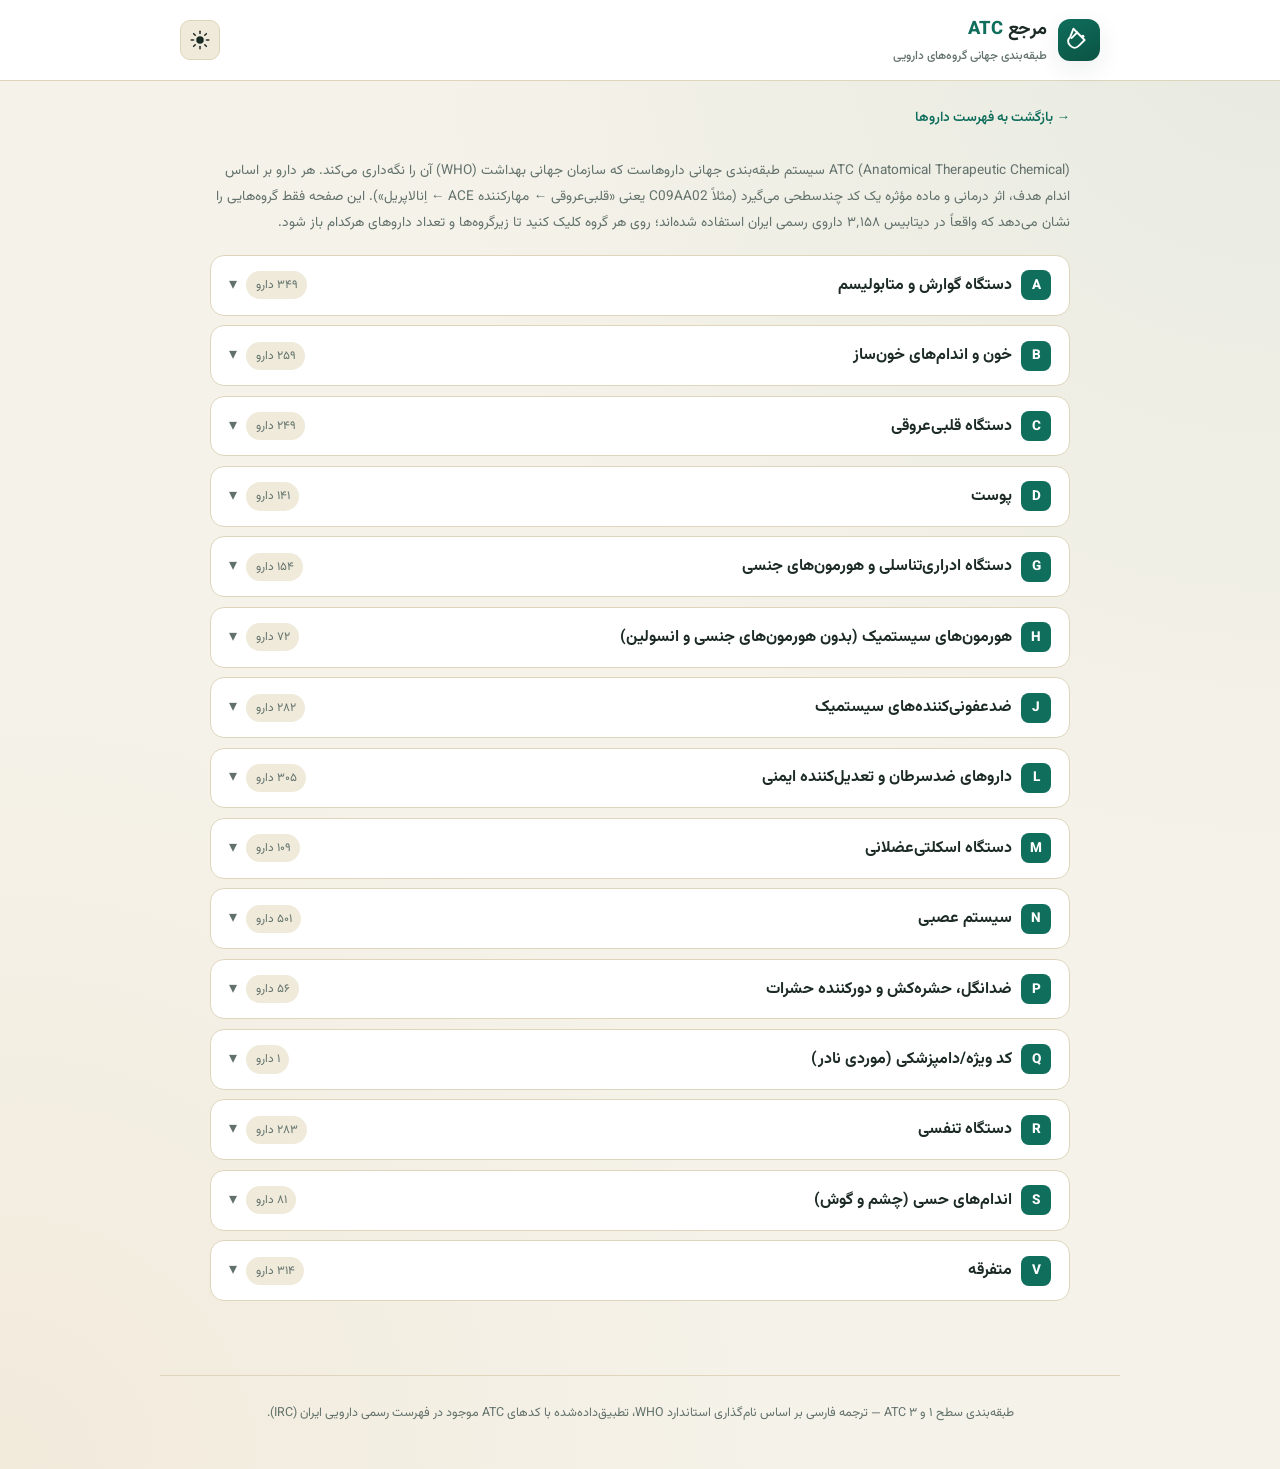
==== atc-reference.html @ 634b1814 "Add files via upload" ====
<!DOCTYPE html>
<html lang="fa" dir="rtl">
<head>
<meta charset="UTF-8">
<meta name="viewport" content="width=device-width, initial-scale=1.0">
<title>مرجع کدهای ATC · داروخانه آفلاین</title>
<meta name="description" content="مرجع فارسی طبقه‌بندی ATC (کد بین‌المللی گروه‌بندی دارویی WHO) بر اساس داروهای موجود در دیتابیس رسمی ایران.">
<link rel="stylesheet" href="style.css">
<style>
  .atc-wrap{ max-width: 900px; margin: 0 auto; padding: 1.4rem 1.25rem 3rem; }
  .atc-intro{ font-size: .85rem; color: var(--text-muted); margin-bottom: 1.2rem; line-height: 1.9; }
  .atc-group{ margin-bottom: .6rem; border: 1px solid var(--border); border-radius: 14px; background: var(--surface); overflow: hidden; }
  .atc-group-header{
    display: flex; align-items: center; justify-content: space-between; gap: .8rem;
    padding: .9rem 1.1rem; cursor: pointer; user-select: none;
  }
  .atc-group-header:hover{ background: var(--surface-hover); }
  .atc-group-title{ display:flex; align-items:center; gap:.6rem; font-weight: 700; }
  .atc-letter{
    flex: none; width: 30px; height: 30px; border-radius: 8px;
    background: var(--accent); color: var(--accent-contrast);
    display:flex; align-items:center; justify-content:center; font-weight:800; font-size:.85rem;
  }
  .atc-count{ font-size: .74rem; color: var(--text-muted); background: var(--surface-alt); padding: .25rem .6rem; border-radius: 100px; }
  .atc-chevron{ transition: transform .15s ease; color: var(--text-muted); }
  .atc-group.open .atc-chevron{ transform: rotate(180deg); }
  .atc-subs{ display: none; border-top: 1px solid var(--border); }
  .atc-group.open .atc-subs{ display: block; }
  .atc-sub-row{
    display: flex; align-items: center; justify-content: space-between; gap: .8rem;
    padding: .55rem 1.1rem .55rem 2.6rem; font-size: .85rem;
    border-top: 1px solid var(--border);
  }
  .atc-sub-row:first-child{ border-top: none; }
  .atc-sub-code{ direction: ltr; unicode-bidi: isolate; color: var(--text-muted); font-size: .74rem; flex: none; }
  .back-link{ display:inline-flex; align-items:center; gap:.4rem; font-size:.85rem; color: var(--accent); text-decoration:none; margin-bottom:1rem; font-weight:600; }
</style>
</head>
<body>

<header class="app-header">
  <div class="header-inner">
    <div class="brand">
      <span class="brand-mark" aria-hidden="true">
        <svg viewBox="0 0 48 48" width="30" height="30">
          <path d="M15 6 L33 24 L24 33 Q17 40 10 33 Q3 26 10 19 Z" fill="none" stroke="currentColor" stroke-width="3" stroke-linejoin="round"/>
          <line x1="21" y1="12" x2="12" y2="21" stroke="currentColor" stroke-width="3" stroke-linecap="round"/>
          <circle cx="30" cy="18" r="2.6" fill="currentColor"/>
        </svg>
      </span>
      <div class="brand-text">
        <h1>مرجع <span>ATC</span></h1>
        <p class="tagline">طبقه‌بندی جهانی گروه‌های دارویی</p>
      </div>
    </div>
    <button id="theme-toggle" class="icon-btn" type="button" aria-pressed="false" title="تغییر تم">
      <svg class="icon-sun" viewBox="0 0 24 24" width="20" height="20"><circle cx="12" cy="12" r="4.5" fill="currentColor"/><g stroke="currentColor" stroke-width="1.8" stroke-linecap="round"><line x1="12" y1="1.5" x2="12" y2="4.2"/><line x1="12" y1="19.8" x2="12" y2="22.5"/><line x1="1.5" y1="12" x2="4.2" y2="12"/><line x1="19.8" y1="12" x2="22.5" y2="12"/><line x1="4.4" y1="4.4" x2="6.3" y2="6.3"/><line x1="17.7" y1="17.7" x2="19.6" y2="19.6"/><line x1="4.4" y1="19.6" x2="6.3" y2="17.7"/><line x1="17.7" y1="6.3" x2="19.6" y2="4.4"/></g></svg>
      <svg class="icon-moon" viewBox="0 0 24 24" width="20" height="20"><path d="M20 14.5A8.5 8.5 0 1 1 9.5 4a7 7 0 0 0 10.5 10.5Z" fill="currentColor"/></svg>
    </button>
  </div>
</header>

<main class="atc-wrap">
  <a class="back-link" href="index.html">→ بازگشت به فهرست داروها</a>
  <p class="atc-intro">
    ATC (Anatomical Therapeutic Chemical) سیستم طبقه‌بندی جهانی داروهاست که سازمان جهانی بهداشت (WHO) آن
    را نگه‌داری می‌کند. هر دارو بر اساس اندام هدف، اثر درمانی و ماده مؤثره یک کد چندسطحی می‌گیرد (مثلاً
    <span style="direction:ltr;unicode-bidi:isolate;display:inline-block">C09AA02</span> یعنی «قلبی‌عروقی
    ← مهارکننده ACE ← اِنالاپریل»). این صفحه فقط گروه‌هایی را نشان می‌دهد که واقعاً در دیتابیس ۳٬۱۵۸ داروی
    رسمی ایران استفاده شده‌اند؛ روی هر گروه کلیک کنید تا زیرگروه‌ها و تعداد داروهای هرکدام باز شود.
  </p>
  <div id="atc-tree"></div>
</main>

<footer class="app-footer">
  <p>طبقه‌بندی سطح ۱ و ۳ ATC — ترجمه فارسی بر اساس نام‌گذاری استاندارد WHO، تطبیق‌داده‌شده با کدهای ATC
     موجود در فهرست رسمی دارویی ایران (IRC).</p>
</footer>

<script>
(function(){
  function initTheme(){
    let saved=null; try{saved=localStorage.getItem("pharmacy-theme");}catch(e){}
    const prefersDark = window.matchMedia && window.matchMedia("(prefers-color-scheme: dark)").matches;
    const theme = saved || (prefersDark ? "dark":"light");
    applyTheme(theme);
  }
  function applyTheme(theme){
    if(theme==="dark"){ document.documentElement.setAttribute("data-theme","dark"); }
    else { document.documentElement.removeAttribute("data-theme"); }
    try{localStorage.setItem("pharmacy-theme",theme);}catch(e){}
  }
  document.getElementById("theme-toggle").addEventListener("click", function(){
    const isDark = document.documentElement.getAttribute("data-theme")==="dark";
    applyTheme(isDark?"light":"dark");
  });
  initTheme();

  function toPersianDigits(n){
    const map=["۰","۱","۲","۳","۴","۵","۶","۷","۸","۹"];
    return String(n).replace(/[0-9]/g, d=>map[+d]);
  }
  function escapeHtml(s){ return (s||"").toString().replace(/&/g,"&amp;").replace(/</g,"&lt;").replace(/>/g,"&gt;"); }

  fetch("data/atc-tree.json").then(r=>r.json()).then(tree=>{
    const letters = Object.keys(tree).sort();
    const host = document.getElementById("atc-tree");
    letters.forEach(letter=>{
      const g = tree[letter];
      const subs = Object.entries(g.subs || {}).sort((a,b)=> b[1].count - a[1].count);
      const el = document.createElement("div");
      el.className = "atc-group";
      el.innerHTML = `
        <div class="atc-group-header">
          <div class="atc-group-title">
            <span class="atc-letter">${escapeHtml(letter)}</span>
            <span>${escapeHtml(g.name_fa)}</span>
          </div>
          <div style="display:flex;align-items:center;gap:.6rem">
            <span class="atc-count">${toPersianDigits(g.count)} دارو</span>
            <span class="atc-chevron">▾</span>
          </div>
        </div>
        <div class="atc-subs">
          ${subs.map(([code,sub])=>`
            <div class="atc-sub-row">
              <span>${sub.name_fa ? escapeHtml(sub.name_fa) : '<span style="color:var(--text-muted)">(بدون ترجمه)</span>'}</span>
              <span style="display:flex;align-items:center;gap:.5rem">
                <span class="atc-count">${toPersianDigits(sub.count)}</span>
                <span class="atc-sub-code">${escapeHtml(code)}</span>
              </span>
            </div>`).join("")}
        </div>
      `;
      el.querySelector(".atc-group-header").addEventListener("click", ()=> el.classList.toggle("open"));
      host.appendChild(el);
    });
  }).catch(err=>{
    document.getElementById("atc-tree").innerHTML = "<p style='color:var(--text-muted)'>خطا در بارگذاری داده‌ها.</p>";
  });
})();
</script>
</body>
</html>
---- style.css ----
/* ==========================================================================
   داروخانه آفلاین — Stylesheet
   فونت وزیرمتن به‌صورت کامل آفلاین (Variable Font) بارگذاری می‌شود.
   ========================================================================== */

@font-face {
  font-family: "Vazirmatn";
  src: url("assets/fonts/Vazirmatn-Variable.woff2") format("woff2-variations"),
       url("assets/fonts/Vazirmatn-Variable.woff2") format("woff2");
  font-weight: 100 900;
  font-style: normal;
  font-display: swap;
}

:root{
  /* ---- Light theme (پوسته روشن) — الهام از کاغذ نسخه و شیشه داروخانه ---- */
  --bg: #F5F2E9;
  --bg-image:
    radial-gradient(circle at 100% 0%, rgba(15,110,92,0.06), transparent 45%),
    radial-gradient(circle at 0% 100%, rgba(201,138,44,0.07), transparent 40%);
  --surface: #FFFFFF;
  --surface-alt: #EFEADA;
  --surface-hover: #F7F4E9;
  --border: #DED5BC;
  --text: #1C2A26;
  --text-muted: #62716B;
  --accent: #0F6E5C;
  --accent-strong: #0B5344;
  --accent-contrast: #FFFFFF;
  --accent-2: #C1841F;
  --accent-2-soft: #F3E3C4;
  --rx-color: #A8472F;
  --rx-bg: #F7E3DC;
  --otc-color: #2C7A4B;
  --otc-bg: #E1F0E4;
  --shadow: 0 8px 24px rgba(28, 42, 38, 0.08);
  --shadow-lg: 0 18px 48px rgba(28, 42, 38, 0.18);
  --focus-ring: #0F6E5C;
  --scrollbar: #CBBF9E;
  color-scheme: light;
}

html[data-theme="dark"]{
  /* ---- Dark theme (پوسته تاریک) — شیشه‌های آمبر در قفسه شب‌هنگام ---- */
  --bg: #0D1613;
  --bg-image:
    radial-gradient(circle at 100% 0%, rgba(63,191,160,0.08), transparent 45%),
    radial-gradient(circle at 0% 100%, rgba(227,169,59,0.08), transparent 40%);
  --surface: #152420;
  --surface-alt: #1C2E28;
  --surface-hover: #1F332C;
  --border: #2A3D36;
  --text: #EAE7DA;
  --text-muted: #9FB2AA;
  --accent: #3FBFA0;
  --accent-strong: #63D6BA;
  --accent-contrast: #06231C;
  --accent-2: #E3A93B;
  --accent-2-soft: #3A2F17;
  --rx-color: #E79484;
  --rx-bg: #3A211C;
  --otc-color: #7FD39B;
  --otc-bg: #17301F;
  --shadow: 0 8px 24px rgba(0, 0, 0, 0.35);
  --shadow-lg: 0 20px 55px rgba(0, 0, 0, 0.5);
  --focus-ring: #3FBFA0;
  --scrollbar: #2A3D36;
  color-scheme: dark;
}

*{ box-sizing: border-box; }

html{ -webkit-tap-highlight-color: transparent; }

body{
  margin: 0;
  font-family: "Vazirmatn", "Segoe UI", Tahoma, sans-serif;
  background-color: var(--bg);
  background-image: var(--bg-image);
  color: var(--text);
  min-height: 100vh;
  transition: background-color .25s ease, color .25s ease;
  line-height: 1.7;
}

::selection{ background: var(--accent); color: var(--accent-contrast); }

*:focus-visible{
  outline: 2.5px solid var(--focus-ring);
  outline-offset: 2px;
  border-radius: 4px;
}

.skip-link{
  position: absolute; right: -999px; top: 0;
  background: var(--accent); color: var(--accent-contrast);
  padding: .6rem 1rem; z-index: 999; border-radius: 0 0 8px 8px;
}
.skip-link:focus{ right: 0; }

/* ---------------------------- Header ---------------------------- */
.app-header{
  position: sticky; top: 0; z-index: 40;
  background: var(--surface);
  border-bottom: 1px solid var(--border);
  backdrop-filter: saturate(1.4) blur(6px);
}
.header-inner{
  max-width: 960px; margin: 0 auto;
  padding: .85rem 1.25rem;
  display: flex; align-items: center; justify-content: space-between;
  gap: 1rem;
}
.brand{ display: flex; align-items: center; gap: .7rem; min-width: 0; }
.brand-mark{
  flex: none;
  width: 42px; height: 42px;
  display: flex; align-items: center; justify-content: center;
  border-radius: 12px;
  background: linear-gradient(155deg, var(--accent), var(--accent-strong));
  color: var(--accent-contrast);
  box-shadow: var(--shadow);
}
.brand-text{ min-width: 0; }
.brand-text h1{
  margin: 0; font-size: 1.15rem; font-weight: 700; letter-spacing: -.01em;
  white-space: nowrap;
}
.brand-text h1 span{ color: var(--accent); font-weight: 800; }
.tagline{
  margin: .1rem 0 0; font-size: .74rem; color: var(--text-muted); font-weight: 500;
  white-space: nowrap; overflow: hidden; text-overflow: ellipsis;
}
.header-actions{ display: flex; align-items: center; gap: .75rem; flex: none; }
.drug-count{
  font-size: .75rem; color: var(--text-muted); font-weight: 600;
  background: var(--surface-alt); padding: .3rem .65rem; border-radius: 100px;
  white-space: nowrap;
}
.icon-btn{
  width: 40px; height: 40px; border-radius: 10px;
  border: 1px solid var(--border); background: var(--surface-alt);
  color: var(--text); cursor: pointer;
  display: flex; align-items: center; justify-content: center;
  transition: background .15s ease, transform .1s ease;
}
.icon-btn:hover{ background: var(--surface-hover); }
.icon-btn:active{ transform: scale(.94); }
.icon-moon{ display: none; }
html[data-theme="dark"] .icon-sun{ display: none; }
html[data-theme="dark"] .icon-moon{ display: block; }

/* ---------------------------- Main / Search ---------------------------- */
.app-main{ max-width: 960px; margin: 0 auto; padding: 1.4rem 1.25rem 2rem; }

.search-zone{ margin-bottom: .9rem; }
.search-box-wrap{
  position: relative;
  display: flex; align-items: center;
}
.search-icon{
  position: absolute; right: 16px; color: var(--text-muted); pointer-events: none;
}
#search-box{
  width: 100%;
  font-family: inherit;
  font-size: 1rem;
  padding: .95rem 3rem .95rem 2.9rem;
  border-radius: 16px;
  border: 1.5px solid var(--border);
  background: var(--surface);
  color: var(--text);
  box-shadow: var(--shadow);
  transition: border-color .15s ease, box-shadow .15s ease;
}
#search-box::placeholder{ color: var(--text-muted); }
#search-box:focus{
  border-color: var(--accent);
  box-shadow: 0 0 0 4px color-mix(in srgb, var(--accent) 18%, transparent), var(--shadow);
}
.clear-btn{
  position: absolute; left: 12px;
  width: 30px; height: 30px; border-radius: 50%;
  border: none; background: var(--surface-alt); color: var(--text-muted);
  cursor: pointer; font-size: .8rem;
  display: flex; align-items: center; justify-content: center;
}
.clear-btn:hover{ background: var(--surface-hover); color: var(--text); }

.filter-row{
  display: flex; gap: .5rem; flex-wrap: wrap; margin-top: .75rem;
}
.filter-chip{
  font-family: inherit; font-size: .78rem; font-weight: 600;
  padding: .4rem .85rem; border-radius: 100px;
  border: 1.5px solid var(--border); background: var(--surface);
  color: var(--text-muted); cursor: pointer;
  transition: all .15s ease;
  white-space: nowrap;
}
.filter-chip:hover{ border-color: var(--accent); color: var(--text); }
.filter-chip.active{
  background: var(--accent); border-color: var(--accent); color: var(--accent-contrast);
}

/* ---------------------------- Alphabet rail ---------------------------- */
.alpha-rail{
  position: sticky; top: 68px; z-index: 30;
  display: flex; gap: .3rem; overflow-x: auto;
  padding: .6rem .1rem; margin-bottom: .6rem;
  background: var(--bg);
  scrollbar-width: thin;
}
.alpha-rail::-webkit-scrollbar{ height: 5px; }
.alpha-rail::-webkit-scrollbar-thumb{ background: var(--scrollbar); border-radius: 10px; }
.alpha-btn{
  flex: none;
  font-family: inherit; font-size: .85rem; font-weight: 700;
  width: 34px; height: 34px; border-radius: 9px;
  border: 1px solid var(--border); background: var(--surface);
  color: var(--text-muted); cursor: pointer;
  display: flex; align-items: center; justify-content: center;
  transition: all .15s ease;
}
.alpha-btn:hover{ color: var(--text); border-color: var(--accent); }
.alpha-btn.disabled{ opacity: .35; cursor: default; pointer-events: none; }
.alpha-btn.active{ background: var(--accent); border-color: var(--accent); color: var(--accent-contrast); }

/* ---------------------------- Results ---------------------------- */
.results-meta{
  font-size: .78rem; color: var(--text-muted); margin: .3rem .2rem .8rem; font-weight: 600;
}
.letter-group{ margin-bottom: 1.1rem; }
.letter-heading{
  position: sticky; top: 112px; z-index: 20;
  font-size: .95rem; font-weight: 800; color: var(--accent);
  background: var(--bg);
  padding: .3rem .2rem .5rem;
  display: flex; align-items: center; gap: .5rem;
}
.letter-heading::after{
  content: ""; flex: 1; height: 1px; background: var(--border);
}

.drug-list{ display: flex; flex-direction: column; gap: .6rem; }
.drug-card{
  background: var(--surface);
  border: 1px solid var(--border);
  border-radius: 14px;
  padding: .85rem 1rem;
  cursor: pointer;
  display: flex; align-items: center; justify-content: space-between; gap: .8rem;
  transition: transform .12s ease, box-shadow .12s ease, border-color .12s ease;
  text-align: right;
}
.drug-card:hover{
  border-color: var(--accent);
  box-shadow: var(--shadow);
  transform: translateY(-1px);
}
.drug-card-main{ min-width: 0; }
.drug-card-name{
  font-size: 1rem; font-weight: 700; margin: 0 0 .15rem;
  display: flex; align-items: baseline; gap: .5rem; flex-wrap: wrap;
}
.drug-card-name .en{
  font-size: .78rem; font-weight: 500; color: var(--text-muted);
  direction: ltr; unicode-bidi: isolate;
}
.drug-card-sub{
  margin: 0; font-size: .8rem; color: var(--text-muted);
  overflow: hidden; text-overflow: ellipsis; white-space: nowrap;
}
.fa-tag{
  display: inline-block; margin-right: .4rem;
  font-size: .68rem; font-weight: 700; color: var(--accent);
}
.badge{
  flex: none;
  font-size: .68rem; font-weight: 700; padding: .3rem .6rem; border-radius: 100px;
  white-space: nowrap;
}
.badge.rx{ background: var(--rx-bg); color: var(--rx-color); }
.badge.otc{ background: var(--otc-bg); color: var(--otc-color); }
.badge.hospital{ background: var(--accent-2-soft); color: var(--accent-2); }

.empty-state{
  text-align: center; padding: 3rem 1rem; color: var(--text-muted);
}
.empty-state p{ margin: .3rem 0; }
.empty-sub{ font-size: .82rem; }

/* ---------------------------- Modal ---------------------------- */
.drug-modal-backdrop{
  position: fixed; inset: 0; z-index: 100;
  background: rgba(10, 15, 13, 0.55);
  display: flex; align-items: flex-end; justify-content: center;
  backdrop-filter: blur(2px);
  animation: fadeIn .15s ease;
}
@media (min-width: 640px){
  .drug-modal-backdrop{ align-items: center; padding: 1.5rem; }
}
@keyframes fadeIn{ from{ opacity: 0; } to{ opacity: 1; } }

.drug-modal{
  position: relative;
  background: var(--surface);
  width: 100%; max-width: 560px;
  max-height: 88vh; overflow-y: auto;
  border-radius: 20px 20px 0 0;
  padding: 1.6rem 1.4rem 1.8rem;
  box-shadow: var(--shadow-lg);
  animation: slideUp .2s ease;
  border: 1px solid var(--border);
}
@media (min-width: 640px){
  .drug-modal{ border-radius: 20px; }
}
@keyframes slideUp{ from{ transform: translateY(24px); opacity: 0;} to{ transform: translateY(0); opacity: 1;} }

.modal-close{
  position: absolute; top: 1rem; left: 1rem;
  width: 34px; height: 34px; border-radius: 50%;
  border: 1px solid var(--border); background: var(--surface-alt); color: var(--text);
  cursor: pointer; font-size: .85rem;
}
.modal-title-row{ padding-left: 2.6rem; }
.modal-title-row h2{ margin: 0 0 .1rem; font-size: 1.3rem; font-weight: 800; }
.modal-en-name{ color: var(--text-muted); font-size: .88rem; direction: ltr; unicode-bidi: isolate; display: block; }
.modal-badges{ display: flex; gap: .4rem; margin: .6rem 0 1rem; flex-wrap: wrap; }

.modal-section{ margin-top: 1rem; }
.modal-section h3{
  font-size: .78rem; font-weight: 700; text-transform: none; color: var(--accent-2);
  margin: 0 0 .3rem;
}
.modal-section p{ margin: 0; font-size: .92rem; }
.modal-section.warning{
  background: var(--rx-bg); color: var(--rx-color);
  border-radius: 10px; padding: .7rem .9rem;
}
.modal-section.warning h3{ color: var(--rx-color); }

.modal-footnote{
  margin-top: 1.3rem; padding-top: .9rem; border-top: 1px dashed var(--border);
  font-size: .74rem; color: var(--text-muted);
}

/* ---------------------------- Footer ---------------------------- */
.app-footer{
  max-width: 960px; margin: 1rem auto 0; padding: 1.4rem 1.25rem 2.5rem;
  color: var(--text-muted); font-size: .78rem; text-align: center;
  border-top: 1px solid var(--border);
}
.app-footer p{ margin: .3rem 0; }
.footer-links{ opacity: .8; }

/* ---------------------------- Responsive ---------------------------- */
@media (max-width: 480px){
  .tagline{ display: none; }
  .brand-text h1{ font-size: 1rem; }
  .letter-heading{ top: 100px; }
}

/* Respect reduced motion */
@media (prefers-reduced-motion: reduce){
  *{ animation: none !important; transition: none !important; }
}
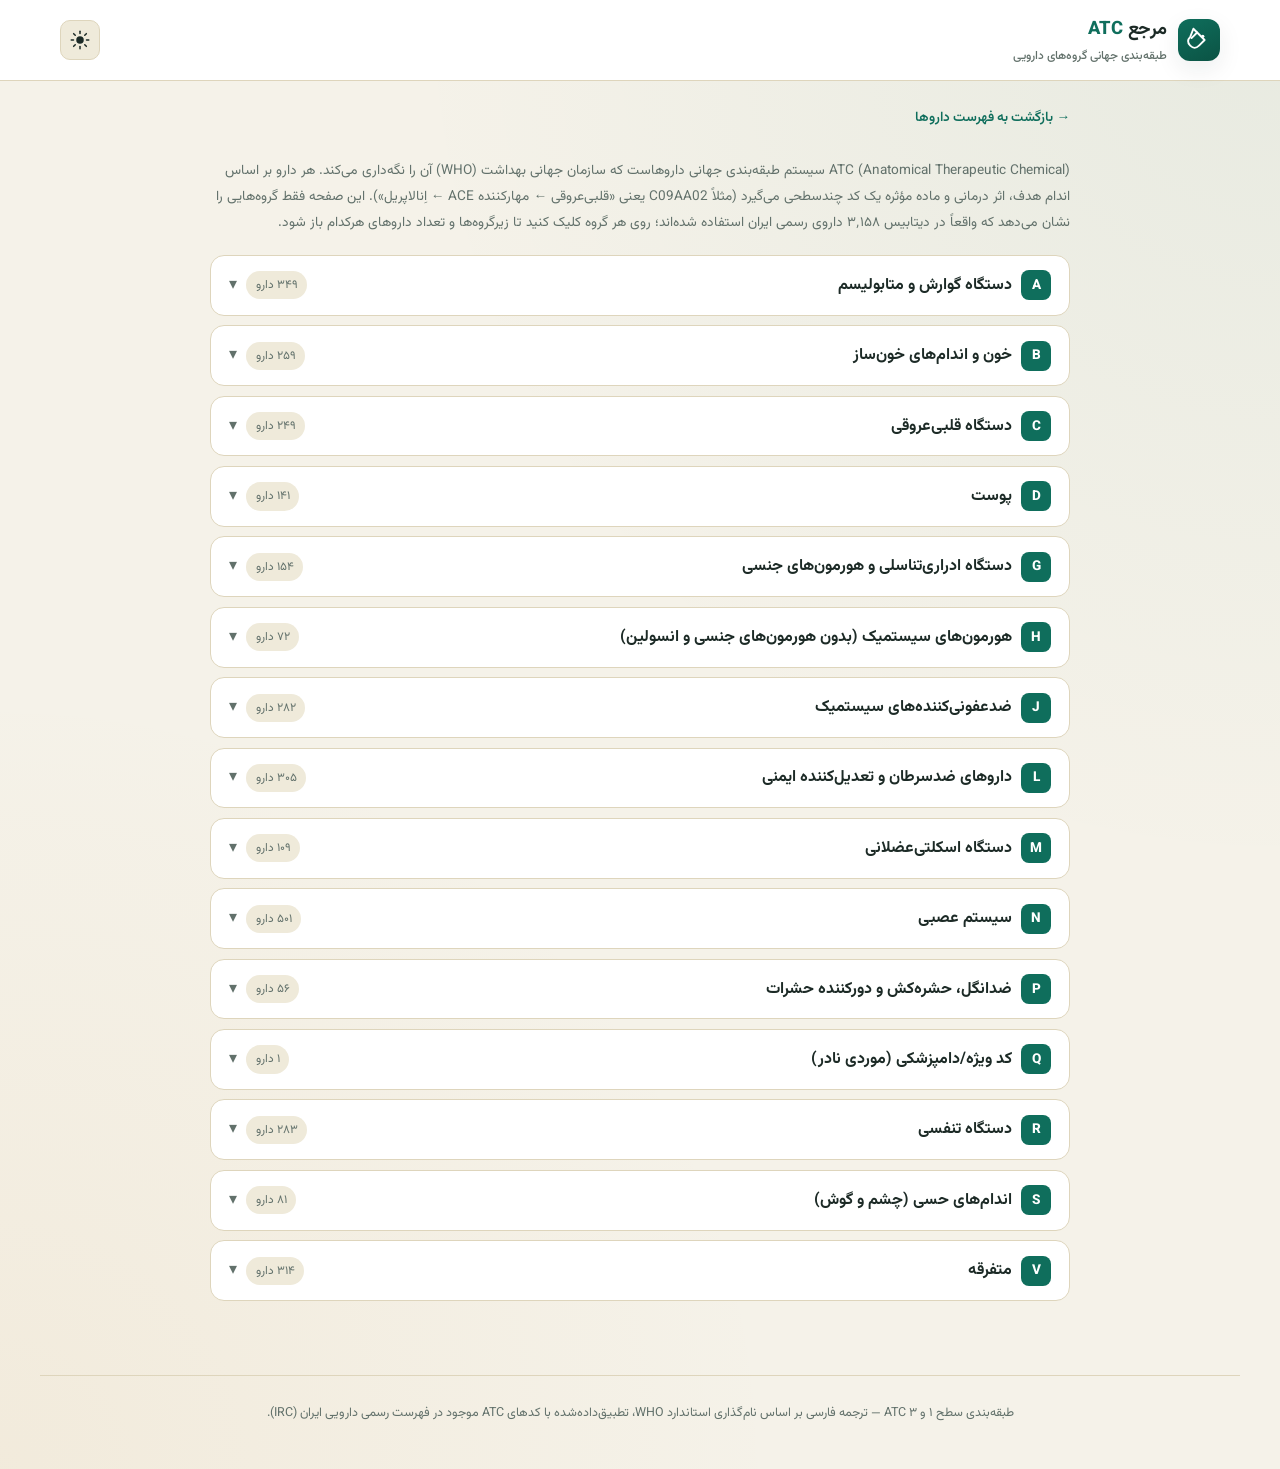
==== commit 538f91a8: "Add files via upload" ====
--- a/atc-reference.html
+++ b/atc-reference.html
@@ -3,7 +3,7 @@
 <head>
 <meta charset="UTF-8">
 <meta name="viewport" content="width=device-width, initial-scale=1.0">
-<title>مرجع کدهای ATC · داروخانه آفلاین</title>
+<title>مرجع کدهای ATC · دارونامه</title>
 <meta name="description" content="مرجع فارسی طبقه‌بندی ATC (کد بین‌المللی گروه‌بندی دارویی WHO) بر اساس داروهای موجود در دیتابیس رسمی ایران.">
 <link rel="stylesheet" href="style.css">
 <style>
--- a/style.css
+++ b/style.css
@@ -1,8 +1,3 @@
-/* ==========================================================================
-   داروخانه آفلاین — Stylesheet
-   فونت وزیرمتن به‌صورت کامل آفلاین (Variable Font) بارگذاری می‌شود.
-   ========================================================================== */
-
 @font-face {
   font-family: "Vazirmatn";
   src: url("assets/fonts/Vazirmatn-Variable.woff2") format("woff2-variations"),
@@ -13,7 +8,7 @@
 }
 
 :root{
-  /* ---- Light theme (پوسته روشن) — الهام از کاغذ نسخه و شیشه داروخانه ---- */
+  
   --bg: #F5F2E9;
   --bg-image:
     radial-gradient(circle at 100% 0%, rgba(15,110,92,0.06), transparent 45%),
@@ -41,7 +36,7 @@
 }
 
 html[data-theme="dark"]{
-  /* ---- Dark theme (پوسته تاریک) — شیشه‌های آمبر در قفسه شب‌هنگام ---- */
+  
   --bg: #0D1613;
   --bg-image:
     radial-gradient(circle at 100% 0%, rgba(63,191,160,0.08), transparent 45%),
@@ -98,7 +93,6 @@
 }
 .skip-link:focus{ right: 0; }
 
-/* ---------------------------- Header ---------------------------- */
 .app-header{
   position: sticky; top: 0; z-index: 40;
   background: var(--surface);
@@ -106,7 +100,7 @@
   backdrop-filter: saturate(1.4) blur(6px);
 }
 .header-inner{
-  max-width: 960px; margin: 0 auto;
+  max-width: 1200px; margin: 0 auto;
   padding: .85rem 1.25rem;
   display: flex; align-items: center; justify-content: space-between;
   gap: 1rem;
@@ -150,8 +144,7 @@
 html[data-theme="dark"] .icon-sun{ display: none; }
 html[data-theme="dark"] .icon-moon{ display: block; }
 
-/* ---------------------------- Main / Search ---------------------------- */
-.app-main{ max-width: 960px; margin: 0 auto; padding: 1.4rem 1.25rem 2rem; }
+.app-main{ max-width: 1200px; margin: 0 auto; padding: 1.4rem 1.25rem 2rem; }
 
 .search-zone{ margin-bottom: .9rem; }
 .search-box-wrap{
@@ -164,9 +157,9 @@
 #search-box{
   width: 100%;
   font-family: inherit;
-  font-size: 1rem;
-  padding: .95rem 3rem .95rem 2.9rem;
-  border-radius: 16px;
+  font-size: .92rem;
+  padding: .68rem 2.7rem .68rem 2.5rem;
+  border-radius: 13px;
   border: 1.5px solid var(--border);
   background: var(--surface);
   color: var(--text);
@@ -179,20 +172,22 @@
   box-shadow: 0 0 0 4px color-mix(in srgb, var(--accent) 18%, transparent), var(--shadow);
 }
 .clear-btn{
+  display: none;
   position: absolute; left: 12px;
   width: 30px; height: 30px; border-radius: 50%;
   border: none; background: var(--surface-alt); color: var(--text-muted);
   cursor: pointer; font-size: .8rem;
-  display: flex; align-items: center; justify-content: center;
-}
+  align-items: center; justify-content: center;
+}
+.clear-btn:not([hidden]){ display: flex; }
 .clear-btn:hover{ background: var(--surface-hover); color: var(--text); }
 
 .filter-row{
   display: flex; gap: .5rem; flex-wrap: wrap; margin-top: .75rem;
 }
 .filter-chip{
-  font-family: inherit; font-size: .78rem; font-weight: 600;
-  padding: .4rem .85rem; border-radius: 100px;
+  font-family: inherit; font-size: .72rem; font-weight: 600;
+  padding: .3rem .65rem; border-radius: 100px;
   border: 1.5px solid var(--border); background: var(--surface);
   color: var(--text-muted); cursor: pointer;
   transition: all .15s ease;
@@ -203,39 +198,33 @@
   background: var(--accent); border-color: var(--accent); color: var(--accent-contrast);
 }
 
-/* ---------------------------- Alphabet rail ---------------------------- */
 .alpha-rail{
   position: sticky; top: 68px; z-index: 30;
   display: flex; gap: .3rem; overflow-x: auto;
-  padding: .6rem .1rem; margin-bottom: .6rem;
-  background: var(--bg);
+  padding: .55rem .5rem; margin-bottom: .6rem;
+  background: var(--surface-alt);
+  border-radius: 14px;
+  border: 1px solid var(--border);
   scrollbar-width: thin;
 }
-.alpha-rail::-webkit-scrollbar{ height: 5px; }
+.alpha-rail::-webkit-scrollbar{ height: 4px; }
 .alpha-rail::-webkit-scrollbar-thumb{ background: var(--scrollbar); border-radius: 10px; }
 .alpha-btn{
   flex: none;
-  font-family: inherit; font-size: .85rem; font-weight: 700;
-  width: 34px; height: 34px; border-radius: 9px;
-  border: 1px solid var(--border); background: var(--surface);
+  font-family: inherit; font-size: .8rem; font-weight: 700;
+  width: 30px; height: 30px; border-radius: 8px;
+  border: none; background: transparent;
   color: var(--text-muted); cursor: pointer;
   display: flex; align-items: center; justify-content: center;
-  transition: all .15s ease;
-}
-.alpha-btn:hover{ color: var(--text); border-color: var(--accent); }
-.alpha-btn.disabled{ opacity: .35; cursor: default; pointer-events: none; }
-.alpha-btn.active{ background: var(--accent); border-color: var(--accent); color: var(--accent-contrast); }
-
-/* ---------------------------- Results ---------------------------- */
-.results-meta{
-  font-size: .78rem; color: var(--text-muted); margin: .3rem .2rem .8rem; font-weight: 600;
-}
-.letter-group{ margin-bottom: 1.1rem; }
+  transition: all .12s ease;
+}
+.alpha-btn:hover{ color: var(--text); background: var(--surface-hover); }
+.alpha-btn.disabled{ opacity: .3; cursor: default; pointer-events: none; }
+.alpha-btn.active{ background: var(--accent); color: var(--accent-contrast); }
+
 .letter-heading{
-  position: sticky; top: 112px; z-index: 20;
-  font-size: .95rem; font-weight: 800; color: var(--accent);
-  background: var(--bg);
-  padding: .3rem .2rem .5rem;
+  font-size: .92rem; font-weight: 800; color: var(--accent);
+  padding: .3rem .2rem .6rem;
   display: flex; align-items: center; gap: .5rem;
 }
 .letter-heading::after{
@@ -243,22 +232,51 @@
 }
 
 .drug-list{ display: flex; flex-direction: column; gap: .6rem; }
+
+@media (min-width: 820px){
+  [data-host="true"],
+  #drug-list.flat-list{
+    display: grid;
+    grid-template-columns: repeat(2, minmax(0, 1fr));
+    gap: .6rem .9rem;
+  }
+}
+@media (min-width: 1280px){
+  [data-host="true"],
+  #drug-list.flat-list{
+    grid-template-columns: repeat(3, minmax(0, 1fr));
+  }
+}
 .drug-card{
   background: var(--surface);
   border: 1px solid var(--border);
   border-radius: 14px;
-  padding: .85rem 1rem;
-  cursor: pointer;
-  display: flex; align-items: center; justify-content: space-between; gap: .8rem;
-  transition: transform .12s ease, box-shadow .12s ease, border-color .12s ease;
-  text-align: right;
-}
-.drug-card:hover{
+  display: flex; align-items: stretch; gap: 0;
+  transition: border-color .12s ease;
+}
+.drug-card:has(.drug-card-body:hover){
   border-color: var(--accent);
   box-shadow: var(--shadow);
-  transform: translateY(-1px);
-}
-.drug-card-main{ min-width: 0; }
+}
+.drug-card-check{
+  flex: none;
+  display: flex; align-items: center; justify-content: center;
+  padding: 0 .25rem 0 .5rem;
+  cursor: pointer;
+}
+.drug-card-check input{
+  width: 18px; height: 18px; accent-color: var(--accent); cursor: pointer; flex: none;
+}
+.drug-card-body{
+  flex: 1; min-width: 0;
+  background: none; border: none; font-family: inherit;
+  padding: .8rem .9rem .8rem .3rem;
+  cursor: pointer;
+  display: flex; align-items: center; justify-content: space-between; gap: .6rem;
+  text-align: right; color: inherit;
+  overflow: hidden;
+}
+.drug-card-main{ min-width: 0; flex: 1; overflow: hidden; }
 .drug-card-name{
   font-size: 1rem; font-weight: 700; margin: 0 0 .15rem;
   display: flex; align-items: baseline; gap: .5rem; flex-wrap: wrap;
@@ -290,12 +308,15 @@
 .empty-state p{ margin: .3rem 0; }
 .empty-sub{ font-size: .82rem; }
 
-/* ---------------------------- Modal ---------------------------- */
 .drug-modal-backdrop{
+  display: none;
   position: fixed; inset: 0; z-index: 100;
   background: rgba(10, 15, 13, 0.55);
-  display: flex; align-items: flex-end; justify-content: center;
+  align-items: flex-end; justify-content: center;
   backdrop-filter: blur(2px);
+}
+.drug-modal-backdrop:not([hidden]){
+  display: flex;
   animation: fadeIn .15s ease;
 }
 @media (min-width: 640px){
@@ -347,23 +368,145 @@
   font-size: .74rem; color: var(--text-muted);
 }
 
-/* ---------------------------- Footer ---------------------------- */
 .app-footer{
-  max-width: 960px; margin: 1rem auto 0; padding: 1.4rem 1.25rem 2.5rem;
+  max-width: 1200px; margin: 1rem auto 0; padding: 1.4rem 1.25rem 2.5rem;
   color: var(--text-muted); font-size: .78rem; text-align: center;
   border-top: 1px solid var(--border);
 }
 .app-footer p{ margin: .3rem 0; }
 .footer-links{ opacity: .8; }
 
-/* ---------------------------- Responsive ---------------------------- */
+#about-dialog{
+  border: none; border-radius: 20px; padding: 0;
+  background: var(--surface); color: var(--text);
+  width: min(560px, 92vw); max-height: 82dvh;
+  box-shadow: var(--shadow-lg);
+}
+#about-dialog::backdrop{ background: rgba(10,15,13,0.55); }
+.about-dialog-header{
+  display: flex; align-items: center; justify-content: space-between;
+  padding: 1.1rem 1.4rem; border-bottom: 1px solid var(--border);
+}
+.about-dialog-header h2{ margin: 0; font-size: 1.05rem; font-weight: 800; }
+.about-dialog-body{ padding: 1.2rem 1.4rem 1.4rem; overflow-y: auto; max-height: calc(82dvh - 64px); }
+.about-count{ font-size: .82rem; color: var(--text-muted); margin: 0 0 .9rem; }
+.about-dialog-body h3{ font-size: .85rem; margin: 1rem 0 .5rem; color: var(--accent-2); }
+.about-sources-list{ margin: 0; padding-right: 1.1rem; font-size: .85rem; line-height: 1.9; }
+.about-sources-list li{ margin-bottom: .4rem; }
+.about-disclaimer{
+  margin-top: 1rem; padding-top: .8rem; border-top: 1px dashed var(--border);
+  font-size: .76rem; color: var(--text-muted);
+}
+
+.selection-bar{
+  display: none;
+  position: fixed; bottom: 0; left: 0; right: 0; z-index: 90;
+  background: var(--surface); border-top: 1px solid var(--border);
+  box-shadow: 0 -8px 24px rgba(0,0,0,.12);
+  padding: .8rem 1.25rem; padding-bottom: calc(.8rem + env(safe-area-inset-bottom));
+  align-items: center; justify-content: space-between; gap: 1rem;
+}
+.selection-bar:not([hidden]){ display: flex; }
+#selection-count{ font-size: .85rem; font-weight: 700; }
+.selection-bar-actions{ display: flex; gap: .6rem; }
+.selection-btn{
+  font-family: inherit; font-size: .82rem; font-weight: 700;
+  padding: .55rem 1.1rem; border-radius: 10px; cursor: pointer; border: none;
+}
+.selection-btn-ghost{ background: var(--surface-alt); color: var(--text-muted); }
+.selection-btn-primary{ background: var(--accent); color: var(--accent-contrast); }
+
+#invoice-dialog{
+  border: none; border-radius: 20px; padding: 0;
+  background: var(--surface); color: var(--text);
+  width: min(820px, 96vw); max-height: 90dvh;
+  box-shadow: var(--shadow-lg);
+}
+#invoice-dialog::backdrop{ background: rgba(10,15,13,0.55); }
+#invoice-dialog .about-dialog-body{ max-height: calc(90dvh - 64px); background: #f5f2ea; padding: 1.2rem; }
+
+.invoice-container{
+  width: 100%; background: #fff; color: #000;
+  border: 2px solid #000; padding: 15px; font-family: "Vazirmatn", Tahoma, sans-serif;
+}
+.invoice-header{
+  display: flex; justify-content: center; align-items: center;
+  border-bottom: 2px solid #000; padding-bottom: 10px; margin-bottom: 10px;
+}
+.invoice-header-title{ text-align: center; width: 100%; }
+.invoice-header-title h1{
+  font-size: 1.7rem; font-weight: 900; color: #000; margin-bottom: 5px;
+  display: flex; align-items: center; justify-content: center; gap: 10px;
+}
+.invoice-banner{
+  border: 3px dotted #000; background-color: #e0e0e0;
+  background-image: radial-gradient(#888 20%, transparent 20%); background-size: 4px 4px;
+  padding: 8px 0; font-size: 1.25rem; font-weight: 900;
+  display: block; width: 100%; text-align: center; letter-spacing: 3px;
+}
+.invoice-info-boxes{ display: flex; gap: 10px; margin-bottom: 10px; }
+.invoice-box{
+  border: 2px solid #000; border-radius: 10px; padding: 6px 10px;
+  font-size: .78rem; font-weight: 700; flex: 1;
+  display: flex; flex-direction: column; gap: 4px;
+}
+.invoice-box-title{
+  font-weight: 900; text-align: center; border-bottom: 1px dashed #000;
+  padding-bottom: 3px; margin-bottom: 3px; font-size: .82rem;
+}
+.invoice-box-item{ display: flex; justify-content: space-between; gap: .4rem; }
+.invoice-box-item span{ color: #333; flex: none; }
+.fill-line, .fill-blank{
+  display: inline-block; min-width: 40px; min-height: 1.2em;
+  border-bottom: 1px solid #999; outline: none; padding: 0 4px;
+}
+.fill-line{ width: 220px; margin-right: 5px; vertical-align: middle; }
+.invoice-box-item .fill-blank{ flex: 1; text-align: left; }
+.fill-line:empty::before, .fill-blank:empty::before{
+  content: attr(data-placeholder); color: #bbb; font-weight: 400;
+}
+.fill-line:focus, .fill-blank:focus{ border-bottom: 1px solid #000; background: #f7f7f7; }
+.invoice-items-table{ width: 100%; border-collapse: collapse; margin-bottom: 10px; border: 2px solid #000; }
+.invoice-items-table th, .invoice-items-table td{
+  border: 1px solid #000; padding: 8px 5px; text-align: center; font-size: .8rem; font-weight: 700;
+}
+.invoice-items-table th{
+  background-image: radial-gradient(#000 20%, transparent 20%); background-size: 4px 4px;
+  background-color: #d0d0d0; font-size: .85rem;
+}
+.invoice-items-table td{ height: 40px; }
+.invoice-drug-name-cell{ text-align: right; padding-right: 10px; }
+.invoice-row-total{ font-weight: 900; }
+.invoice-bottom-section{ border-top: 2px solid #000; padding-top: 15px; margin-top: 10px; font-size: .85rem; font-weight: 700; }
+.invoice-total-box{
+  border: 3px double #000; background-color: #d0d0d0;
+  background-image: radial-gradient(#888 20%, transparent 20%); background-size: 4px 4px;
+  padding: 10px 20px; font-size: 1.05rem; font-weight: 900;
+  display: flex; justify-content: space-between; align-items: center; width: 100%;
+}
+.invoice-total-box .fill-blank{ min-width: 160px; text-align: center; }
+#invoice-grand-total{ min-width: 160px; text-align: center; }
+.invoice-footer-text{
+  text-align: center; font-size: .78rem; font-weight: 500;
+  border-top: 1px solid #000; padding-top: 10px; margin-top: 15px; color: #555;
+}
+
+@media print{
+  body *{ visibility: hidden; }
+  #invoice-print-area, #invoice-print-area *{ visibility: visible; }
+  #invoice-print-area{ position: fixed; inset: 0; padding: 15px; border: 2px solid #000; }
+  #invoice-dialog{ max-height: none; box-shadow: none; }
+  #invoice-dialog .about-dialog-body{ max-height: none; overflow: visible; background: #fff; padding: 0; }
+  .fill-line, .fill-blank{ border-bottom: 1px solid #999; }
+  .fill-line:empty::before, .fill-blank:empty::before{ content: ""; }
+}
+
 @media (max-width: 480px){
   .tagline{ display: none; }
   .brand-text h1{ font-size: 1rem; }
   .letter-heading{ top: 100px; }
 }
 
-/* Respect reduced motion */
 @media (prefers-reduced-motion: reduce){
   *{ animation: none !important; transition: none !important; }
 }
